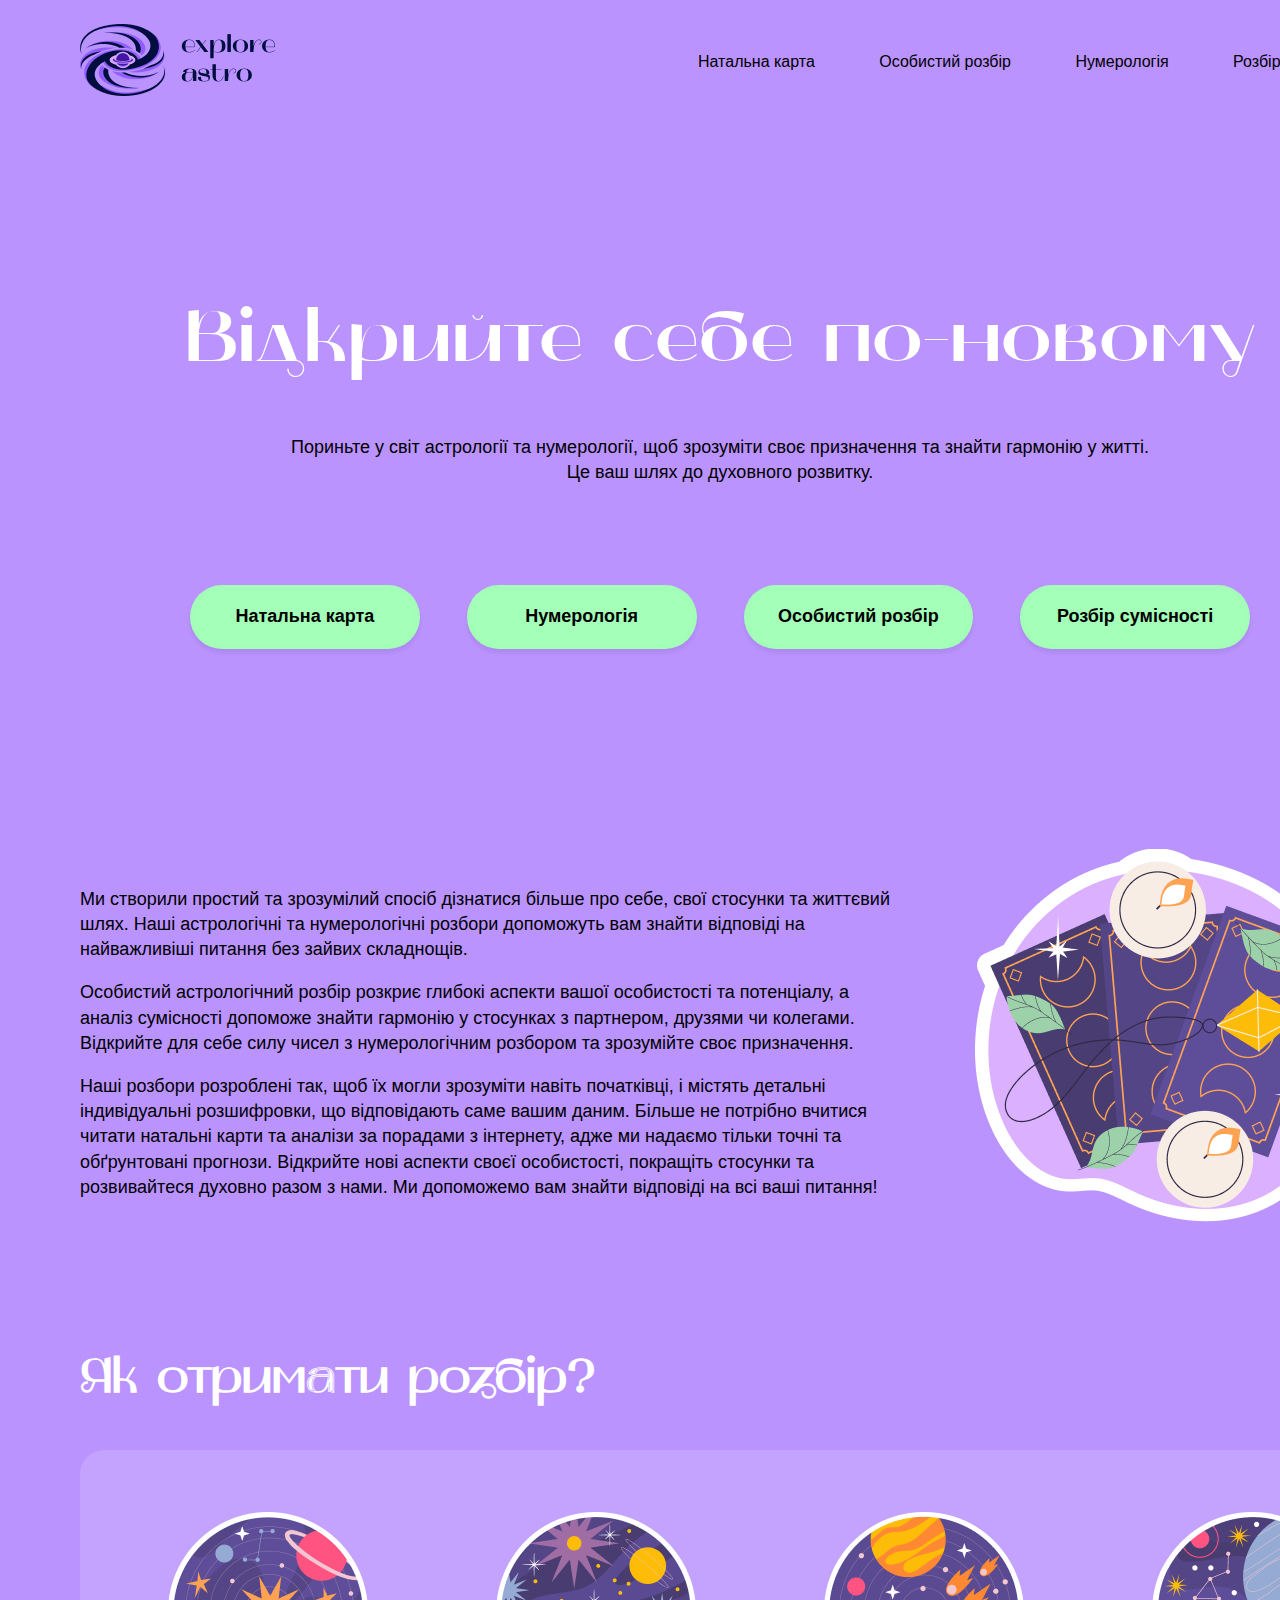
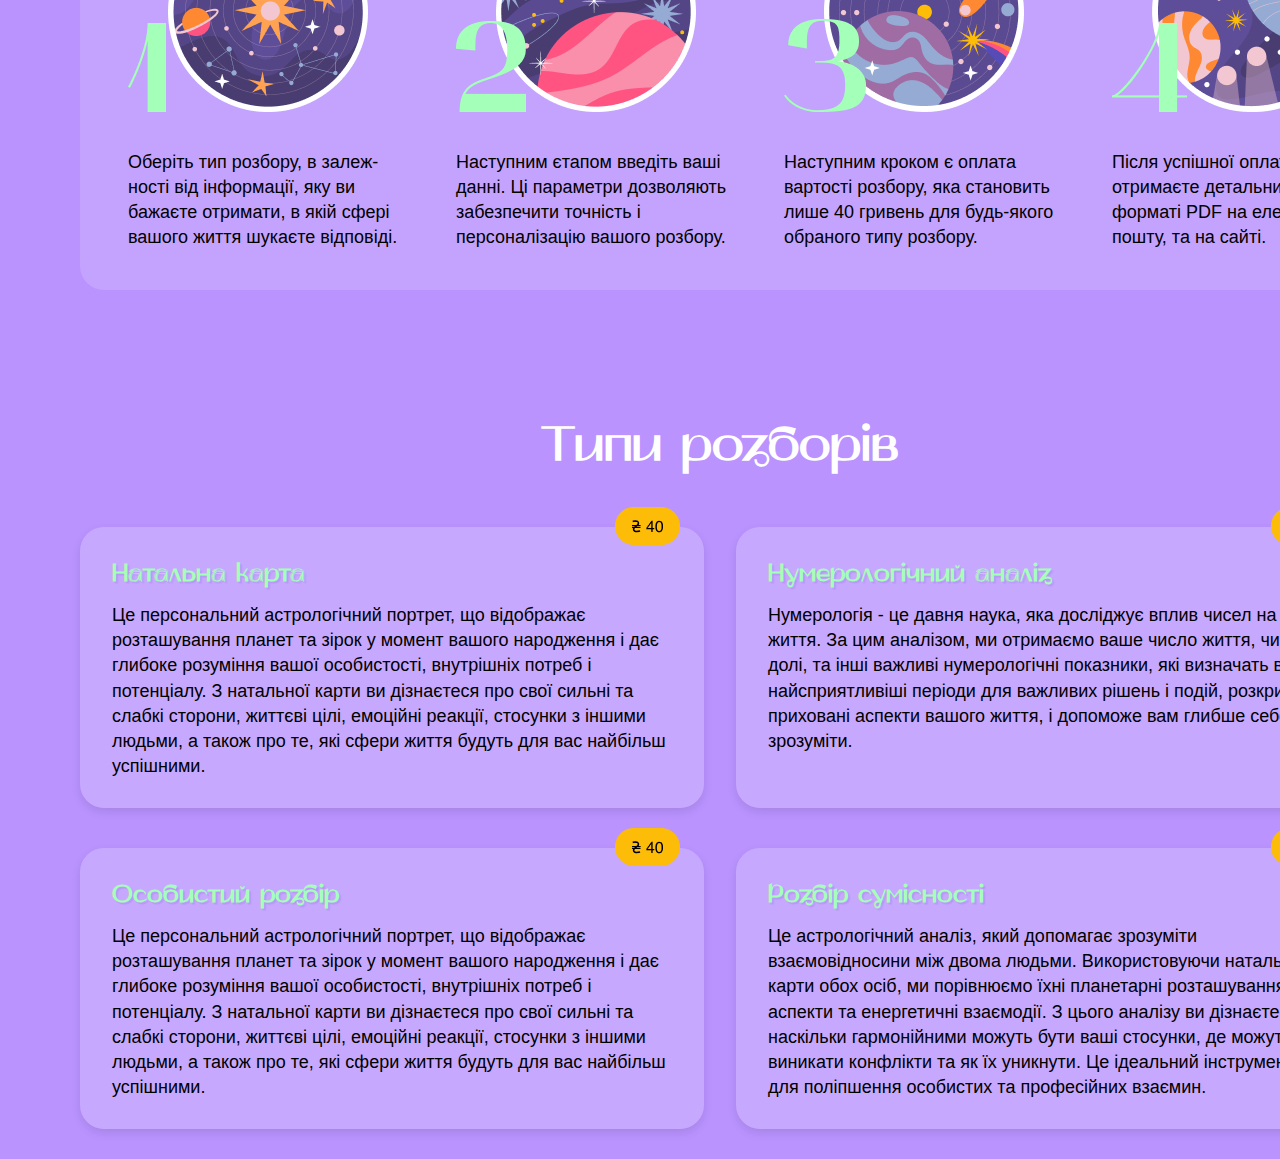
==== explore-astro/index.html @ e57e264b "Add files via upload" ====
<!DOCTYPE html>
<html lang="uk">
<head>
    <meta charset="UTF-8">
    <meta name="viewport" content="width=device-width, initial-scale=1.0">
    <title>Explore-astro</title>
    <link rel="stylesheet" href="./style.css">
</head>
<body>
    <div class="container">
        <header class="header">
            <div class="logo">
                <img src="./img/Frame 2497 (1).png" alt="logo">
            </div>
            <nav class="nav-buttons">
                <a href="#">Натальна карта</a>
                <a href="#">Особистий розбір</a>
                <a href="#">Нумерологія</a>
                <a href="#">Розбір сумісності</a>
            </nav>
        </header>

        <div class="content">
            <h1>Відкрийте себе по-новому</h1>
            <p>Пориньте у світ астрології та нумерології, щоб зрозуміти своє призначення та знайти гармонію у житті. <br>Це ваш шлях до духовного розвитку.</p>
        </div>

        <div class="button-group">
            <a href="#">Натальна карта</a>
            <a href="#">Нумерологія</a>
            <a href="#">Особистий розбір</a>
            <a href="#">Розбір сумісності</a>
        </div>

        <div class="info-section">
            <div class="text-block">
                <p>Ми створили простий та зрозумілий спосіб дізнатися більше про себе, свої стосунки та життєвий шлях. Наші астрологічні та нумерологічні розбори допоможуть вам знайти відповіді на найважливіші питання без зайвих складнощів.</p>
                <p>Особистий астрологічний розбір розкриє глибокі аспекти вашої особистості та потенціалу, а аналіз сумісності допоможе знайти гармонію у стосунках з партнером, друзями чи колегами. Відкрийте для себе силу чисел з нумерологічним розбором та зрозумійте своє призначення.</p>
                <p>Наші розбори розроблені так, щоб їх могли зрозуміти навіть початківці, і містять детальні індивідуальні розшифровки, що відповідають саме вашим даним. Більше не потрібно вчитися читати натальні карти та аналізи за порадами з інтернету, адже ми надаємо тільки точні та обґрунтовані прогнози. Відкрийте нові аспекти своєї особистості, покращіть стосунки та розвивайтеся духовно разом з нами. Ми допоможемо вам знайти відповіді на всі ваші питання!</p>
            </div>
            <div class="image-block">
                <img src="./img/Group-222.png" alt="Group 222">
            </div>
        </div>

       
        <div class="section-header">
            <h2>Як отримати розбір?</h2>
        </div>

        <div class="info-blocks">
            <div class="info-item">
                <img src="./img/Group 6.png" alt="Group 3">
                <p>Оберіть тип розбору, в залеж-ності від інформації, яку ви бажаєте отримати, в якій сфері вашого життя шукаєте відповіді.</p>
            </div>
            <div class="info-item">
                <img src="./img/Group 5.png" alt="Group 4">
                <p>Наступним єтапом введіть ваші данні. Ці параметри дозволяють забезпечити точність і персоналізацію вашого розбору.</p>
            </div>
            <div class="info-item">
                <img src="./img/Group 4.png" alt="Group 5">
                <p>Наступним кроком є оплата вартості розбору, яка становить лише 40 гривень для будь-якого обраного типу розбору.</p>
            </div>
            <div class="info-item">
                <img src="./img/Group 3.png" alt="Group 6">
                <p>Після успішної оплати ви отримаєте детальниий розбір у форматі PDF на електронну пошту, та на сайті.</p>
            </div>
        </div>  
        
        <div class="section-header-analysis">
            <h2>Типи розборів</h2>
        </div>  
        
        <div class="cards-container">

            <div class="card">
                <img src="./img/Frame 26.png" alt="Icon" class="card-icon">
                <h3 class="card-title">Натальна карта</h3>
                <p class="card-description">Це персональний астрологічний портрет, що відображає розташування планет та зірок у момент вашого народження і дає глибоке розуміння вашої особистості, внутрішніх потреб і потенціалу. З натальної карти ви дізнаєтеся про свої сильні та слабкі сторони, життєві цілі, емоційні реакції, стосунки з іншими людьми, а також про те, які сфери життя будуть для вас найбільш успішними.</p>
            </div>
        
            <div class="card">
                <img src="./img/Frame 26.png" alt="Icon" class="card-icon">
                <h3 class="card-title">Нумерологічний аналіз</h3>
                <p class="card-description">Нумерологія - це давня наука, яка досліджує вплив чисел на наше життя. За цим аналізом, ми отримаємо ваше число життя, число долі, та інші важливі нумерологічні показники, які визначать ваші найсприятливіші періоди для важливих рішень і подій, розкриє приховані аспекти вашого життя, і допоможе вам глибше себе зрозуміти.</p>
            </div>
        
            <div class="card">
                <img src="./img/Frame 26.png" alt="Icon" class="card-icon">
                <h3 class="card-title">Особистий розбір</h3>
                <p class="card-description">Це персональний астрологічний портрет, що відображає розташування планет та зірок у момент вашого народження і 
                    дає глибоке розуміння вашої особистості, внутрішніх потреб і потенціалу. З натальної карти ви дізнаєтеся про свої сильні та слабкі сторони, життєві цілі, емоційні реакції, стосунки з іншими людьми, а також про те, які сфери життя будуть для вас найбільш успішними.</p>
            </div>
        
            <div class="card">
                <img src="./img/Frame 26.png" alt="Icon" class="card-icon">
                <h3 class="card-title">Розбір сумісності</h3>
                <p class="card-description">Це астрологічний аналіз, який допомагає зрозуміти взаємовідносини між двома людьми. Використовуючи натальні карти обох осіб, ми порівнюємо їхні планетарні розташування, аспекти та енергетичні взаємодії. З цього аналізу ви дізнаєтеся, наскільки гармонійними можуть бути ваші стосунки, де можуть виникати конфлікти та як їх уникнути. Це ідеальний інструмент для поліпшення особистих та професійних взаємин.</p>
            </div>
        </div>
    </div>
</body>
</html>
---- explore-astro/style.css ----
@font-face {
    font-family: 'Mak';
    src: url('./fonts/MAK.woff') format('woff');
    font-weight: 400;
    font-style: normal;
}

@font-face {
    font-family: 'Mak-Bold';
    src: url('./fonts/MAK-bold.woff') format('woff');
    font-weight: 700;
    font-style: normal;
}

body {
    margin: 0;
    padding: 0;
    font-family: Helvetica, sans-serif;
    background-color: #ba93ff;
}

.container {
    width: 1440px;
    margin: 0 auto;
}

.header {
    width: 1280px;
    padding: 24px 80px 0 80px;
    display: flex;
    justify-content: space-between;
    align-items: center;
}

.logo {
    margin-right: auto;
}

.nav-buttons {
    width: 662px;
    display: flex;
    justify-content: space-between;
}

.nav-buttons a {
    text-decoration: none;
    color: #000000;
    font-family: Helvetica, sans-serif;
}

.content {
    margin-top: 200px;
    text-align: center;
}

.content h1 {
    font-family: 'Mak-Bold', sans-serif;
    font-size: 72px;
    font-weight: 700;
    line-height: 86.4px;
    color: #FFFFFF;
}

.content p {
    font-family: Helvetica, sans-serif;
    font-weight: 400;
    font-size: 18px;
    line-height: 25.2px;
    color: #000000;
    text-align: center;
    margin-top: 20px;
    width: 920px;
    margin-left: auto;
    margin-right: auto;
}

.button-group {
    width: 1060px;
    margin: 100px auto 0;
    display: flex;
    justify-content: space-between;
}

.button-group a {
    width: 229.5px;
    padding: 16px;
    text-decoration: none;
    color: #000000;
    font-family: 'Inter', sans-serif;
    font-size: 18px;
    font-weight: 600;
    line-height: 21.78px;
    text-align: center;
    border-radius: 34px;
    background: #A4FFB8;
    border: 5px solid #A4FFB8B2;
    box-shadow: 0px 4px 4px 0px #00000012;
    opacity: 1;
    margin-right: 47px;
    transition: background-color 0.3s, border-color 0.3s;
}

.button-group a:last-child {
    margin-right: 0; 
}

.button-group a:hover {
    border-color: #FFFFFF; 
}

.button-group a:active {
    background-color: #3AFF65; 
    border-color: #ffffff; 
}

.info-section {
    width: 1280px;
    display: flex;
    margin: 200px 80px 0 80px;

}

.text-block {
    width: 843px;
    height: 307px;
    padding: 20px 20px 20px 0px;
    box-sizing: border-box;
    margin-right: 52px; 
}

.text-block p {
    font-family: Helvetica, sans-serif;
    font-weight: 400;
    font-size: 18px;
    text-align: left;
    line-height: 25.2px;
    color: #000000;
}

.image-block {
    width: 381px;
    height: 373px;
}

.image-block img {
    width: 100%;
    height: 100%;
    object-fit: cover;
}

.section-header {
    width: 1440px;
    height: 58px;
    margin-top: 130px; 
    padding-left: 80px;
}

.section-header h2 {
    font-family: 'Mak';
    font-size: 48px;
    font-weight: 700;
    line-height: 57.6px;
    text-align: left;
    color:#ffffff;
}

.info-blocks {
    width: 1280px;
    height: 440px;
    margin: 40px 80px 0 80px; 
    display: flex;
    justify-content: space-between; 
    align-items: center; 
    border-radius: 24px;
    background-color: #FFFFFF26;
    padding: 0px 32px 0px 32px;
}

.info-item {
    width: 280px;
    height: 316px;
    margin-left: 16px; 
    text-align: left; 
}

.info-item img {
    width: 240px;
    height: 200px;
    margin-bottom: 16px; 
}

.info-item p {
    width: 280px;
    height: 100px;
    font-family: Helvetica, sans-serif;
    font-size: 18px;
    font-weight: 400;
    line-height: 25.2px;
    text-align: left;
    color: #000000; 
}

.section-header-analysis {
    text-align: center;
    margin-top: 130px; 
}

.section-header-analysis h2 {
    font-family: 'Mak';
    font-size: 48px;
    font-weight: 700;
    line-height: 57.6px;
    color: #FFFFFF;
}


.cards-container {
    width: 1280px;
    height: 632px;
    margin: 50px 80px 0 80px; 
    display: flex;
    flex-wrap: wrap; 
    justify-content: space-between; 
}


.card {
    position: relative; 
    width: 624px;
    height: 281px;
    background-color: #FFFFFF33;
    border-radius: 24px;
    box-shadow: 0px 4px 10px rgba(0, 0, 0, 0.1); 
    margin-bottom: 40px; 
    padding: 32px; 
    box-sizing: border-box; 
}


.card-icon {
    position: absolute; 
    top: -20px; 
    right: 24px; 
    width: 65px; 
    height: 38px; 
}

.card-title {
    font-family: 'Mak', sans-serif;
    font-size: 24px;
    line-height: 33.6px;
    color: #A4FFB8;
    margin: 0 0 10px 0; 
    text-shadow: 2px 2px 1px #7D58D433;
 }

/* Стилі для опису картки */
.card-description {
    font-family: Helvetica, sans-serif;
    font-weight: 400;
    font-size: 18px;
    line-height: 25.2px;
    color: #000000;
    margin: 0; 
}
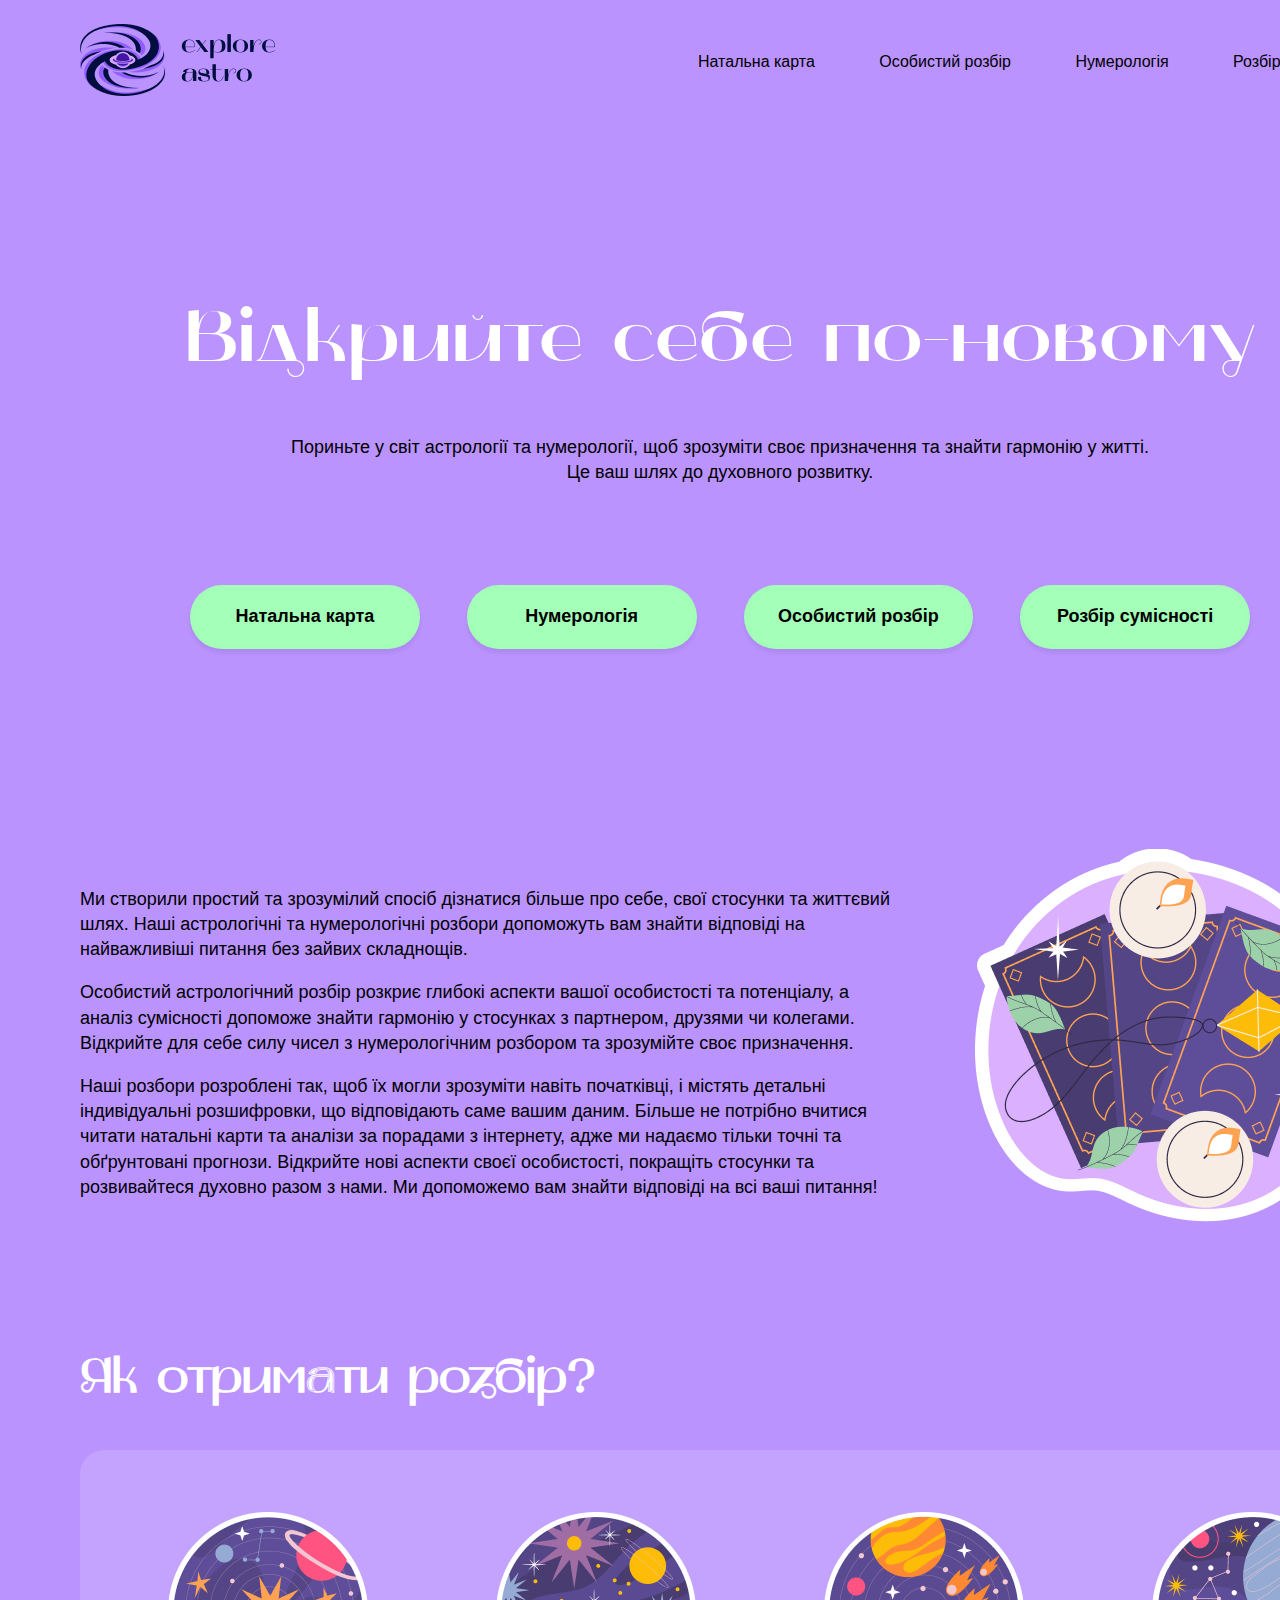
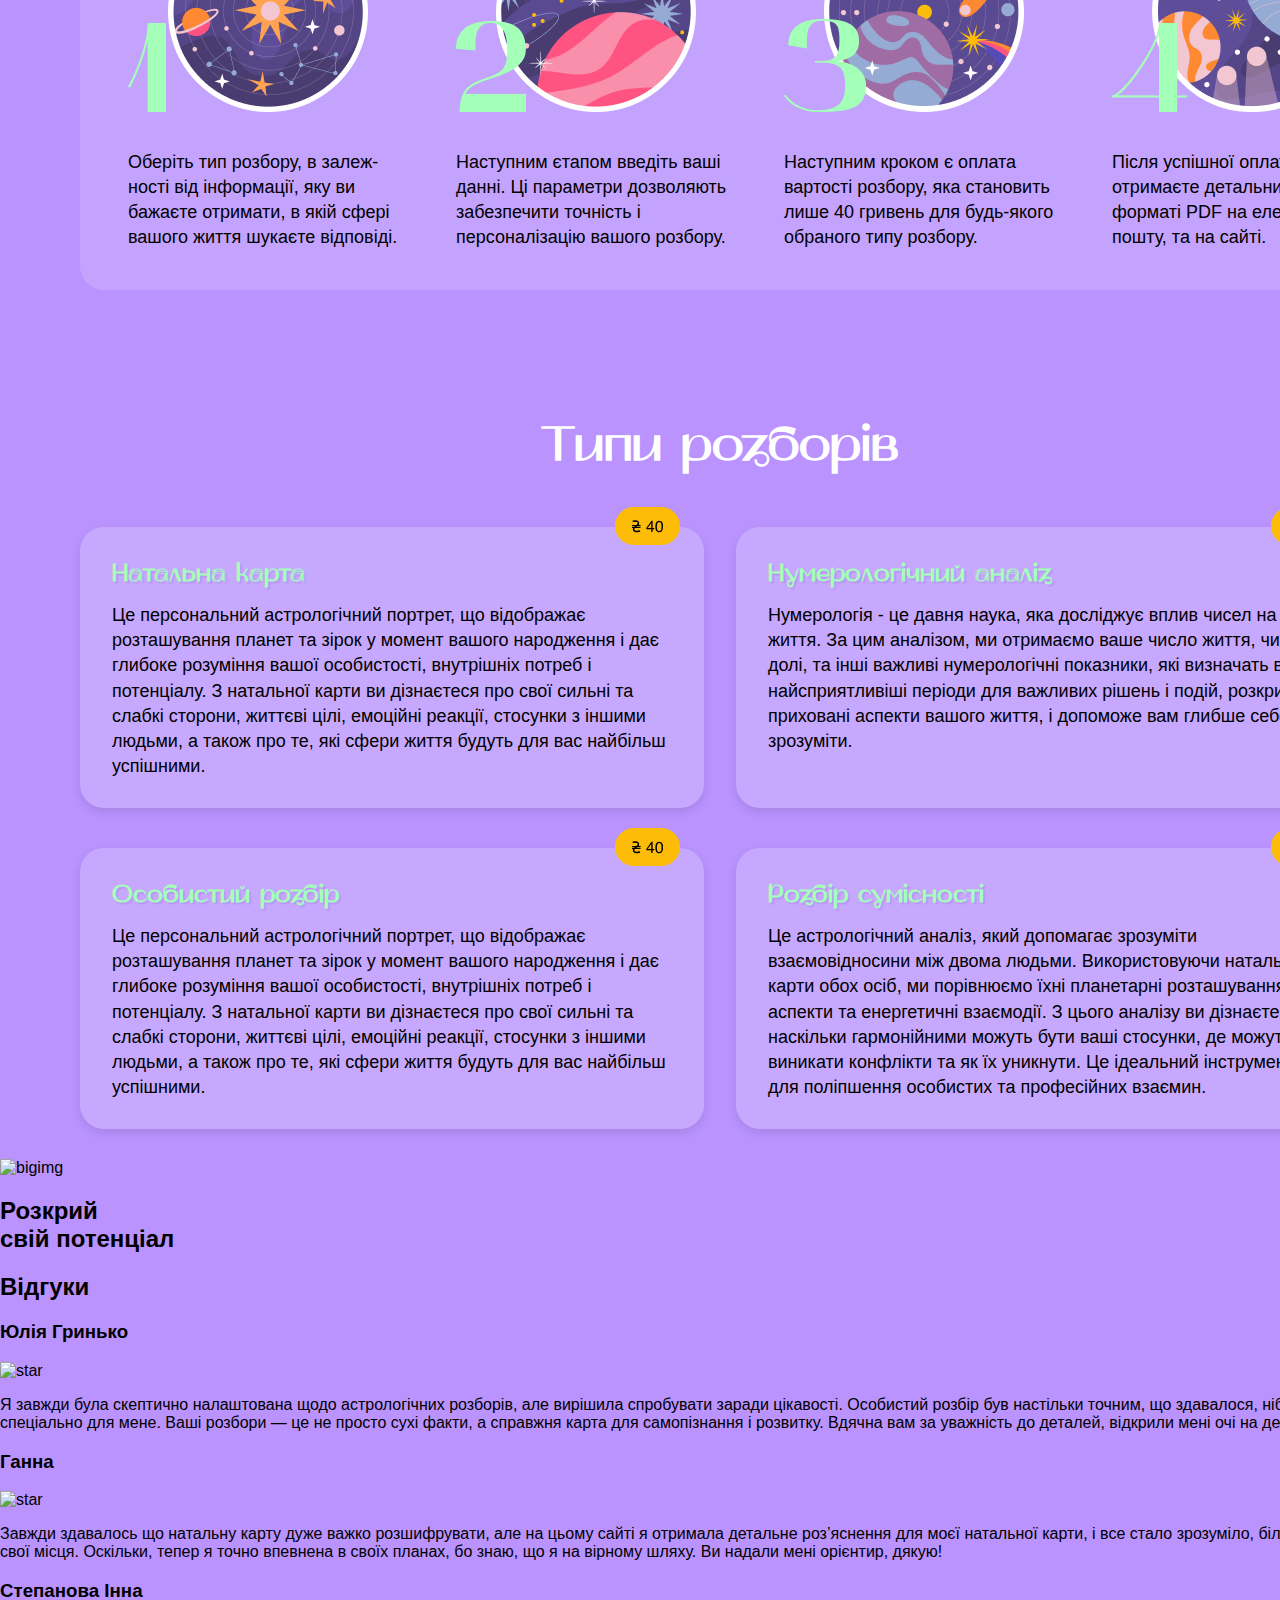
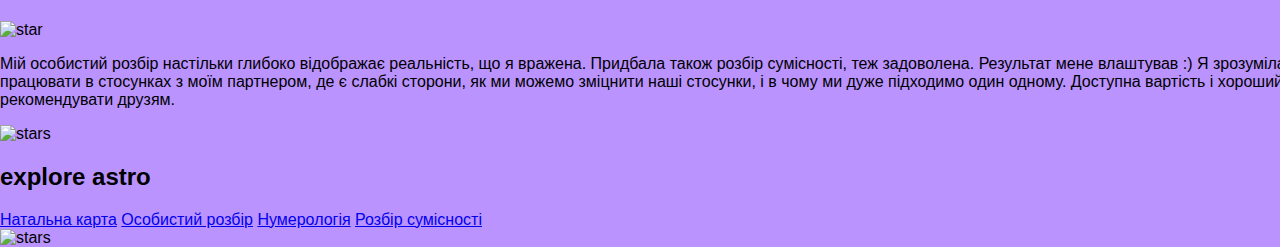
==== commit b2b73783: "Update index.html" ====
--- a/explore-astro/index.html
+++ b/explore-astro/index.html
@@ -98,6 +98,54 @@
                 <p class="card-description">Це астрологічний аналіз, який допомагає зрозуміти взаємовідносини між двома людьми. Використовуючи натальні карти обох осіб, ми порівнюємо їхні планетарні розташування, аспекти та енергетичні взаємодії. З цього аналізу ви дізнаєтеся, наскільки гармонійними можуть бути ваші стосунки, де можуть виникати конфлікти та як їх уникнути. Це ідеальний інструмент для поліпшення особистих та професійних взаємин.</p>
             </div>
         </div>
+        <div class="bigimg">
+            <img class="thisimg" src="./img/Frame 13.png" alt="bigimg">
+            <div class="underheader">
+                <h2>Розкрий<br> свій потенціал</h2>
+            </div>
+        </div>
+
+
+        <div class="testimonial-header">
+            <h2>Відгуки</h2>
+        </div>
+
+        <div class="testimonials">
+            <div class="testimonial-block">
+                <h3 class="testimonial-tittle">Юлія Гринько</h3>
+                <img src="./img/Firstandthirdstar.png" alt="star" class="starsimg">
+                <p class="testimonial-description">Я завжди була скептично налаштована щодо астрологічних розборів, але вирішила спробувати заради цікавості. Особистий розбір був настільки точним, що здавалося, ніби він написаний спеціально для мене. Ваші розбори — це не просто сухі факти, а справжня карта для самопізнання і розвитку. Вдячна вам за уважність до деталей, відкрили мені очі на деякі речі.</p>
+            </div>
+            <div class="testimonial-block">
+                <h3 class="testimonial-tittle">Ганна</h3>
+                <img src="./img/secondstar.png" alt="star" class="starsimg">
+                <p class="testimonial-description">Завжди здавалось що натальну карту дуже важко розшифрувати, але на цьому сайті я отримала детальне роз’яснення для моєї натальної карти, і все стало зрозуміло, більш того, все стало на свої місця. Оскільки, тепер я точно впевнена в своїх планах, бо знаю, що я на вірному шляху. Ви надали мені орієнтир, дякую!</p>
+            </div>
+            <div class="testimonial-block">
+                <h3 class="testimonial-tittle">Степанова Інна</h3>
+                <img src="./img/Firstandthirdstar.png" alt="star" class="starsimg">
+                <p class="testimonial-description">Мій особистий розбір настільки глибоко відображає реальність, що я вражена. Придбала також розбір сумісності, теж задоволена. Результат мене влаштував :) Я зрозуміла, над чим треба працювати в стосунках з моїм партнером, де є слабкі сторони, як ми можемо зміцнити наші стосунки, і в чому ми дуже підходимо один одному. Доступна вартість і хороший результат, буду рекомендувати друзям.</p>
+            </div>
+        </div>
+        
+        <div class="footer">
+            
+            <img src="./img/starsfooterbg.png" alt="stars" class="bgimgstars">
+            
+            <div class="containercenter">
+            <div class="footertittle">
+                <h2>explore astro</h2>
+            </div>
+
+            <nav class="nav-buttons-footer">
+                <a href="#">Натальна карта</a>
+                <a href="#">Особистий розбір</a>
+                <a href="#">Нумерологія</a>
+                <a href="#">Розбір сумісності</a>
+            </nav>
+            </div>
+            <img src="./img/starsfooterbgright.png" alt="stars" class="bgimgstars">
+        </div>
     </div>
 </body>
 </html>
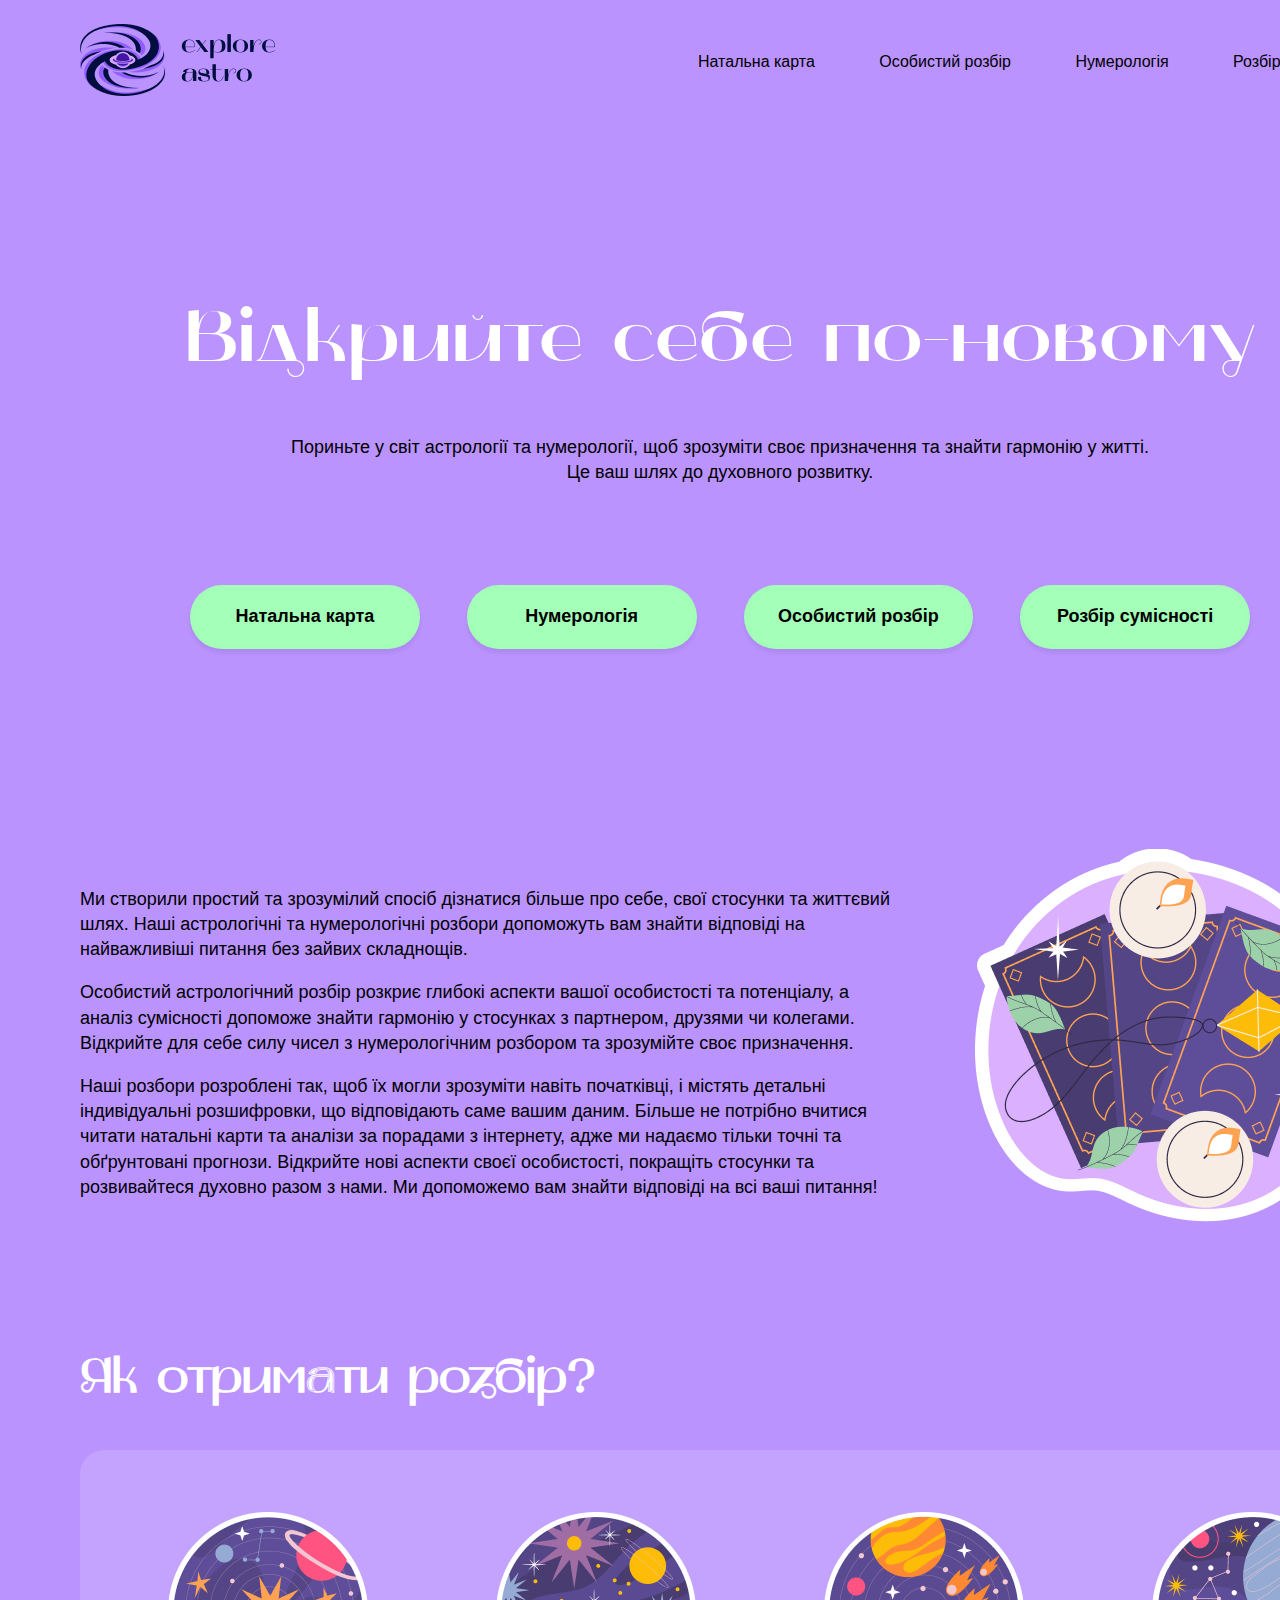
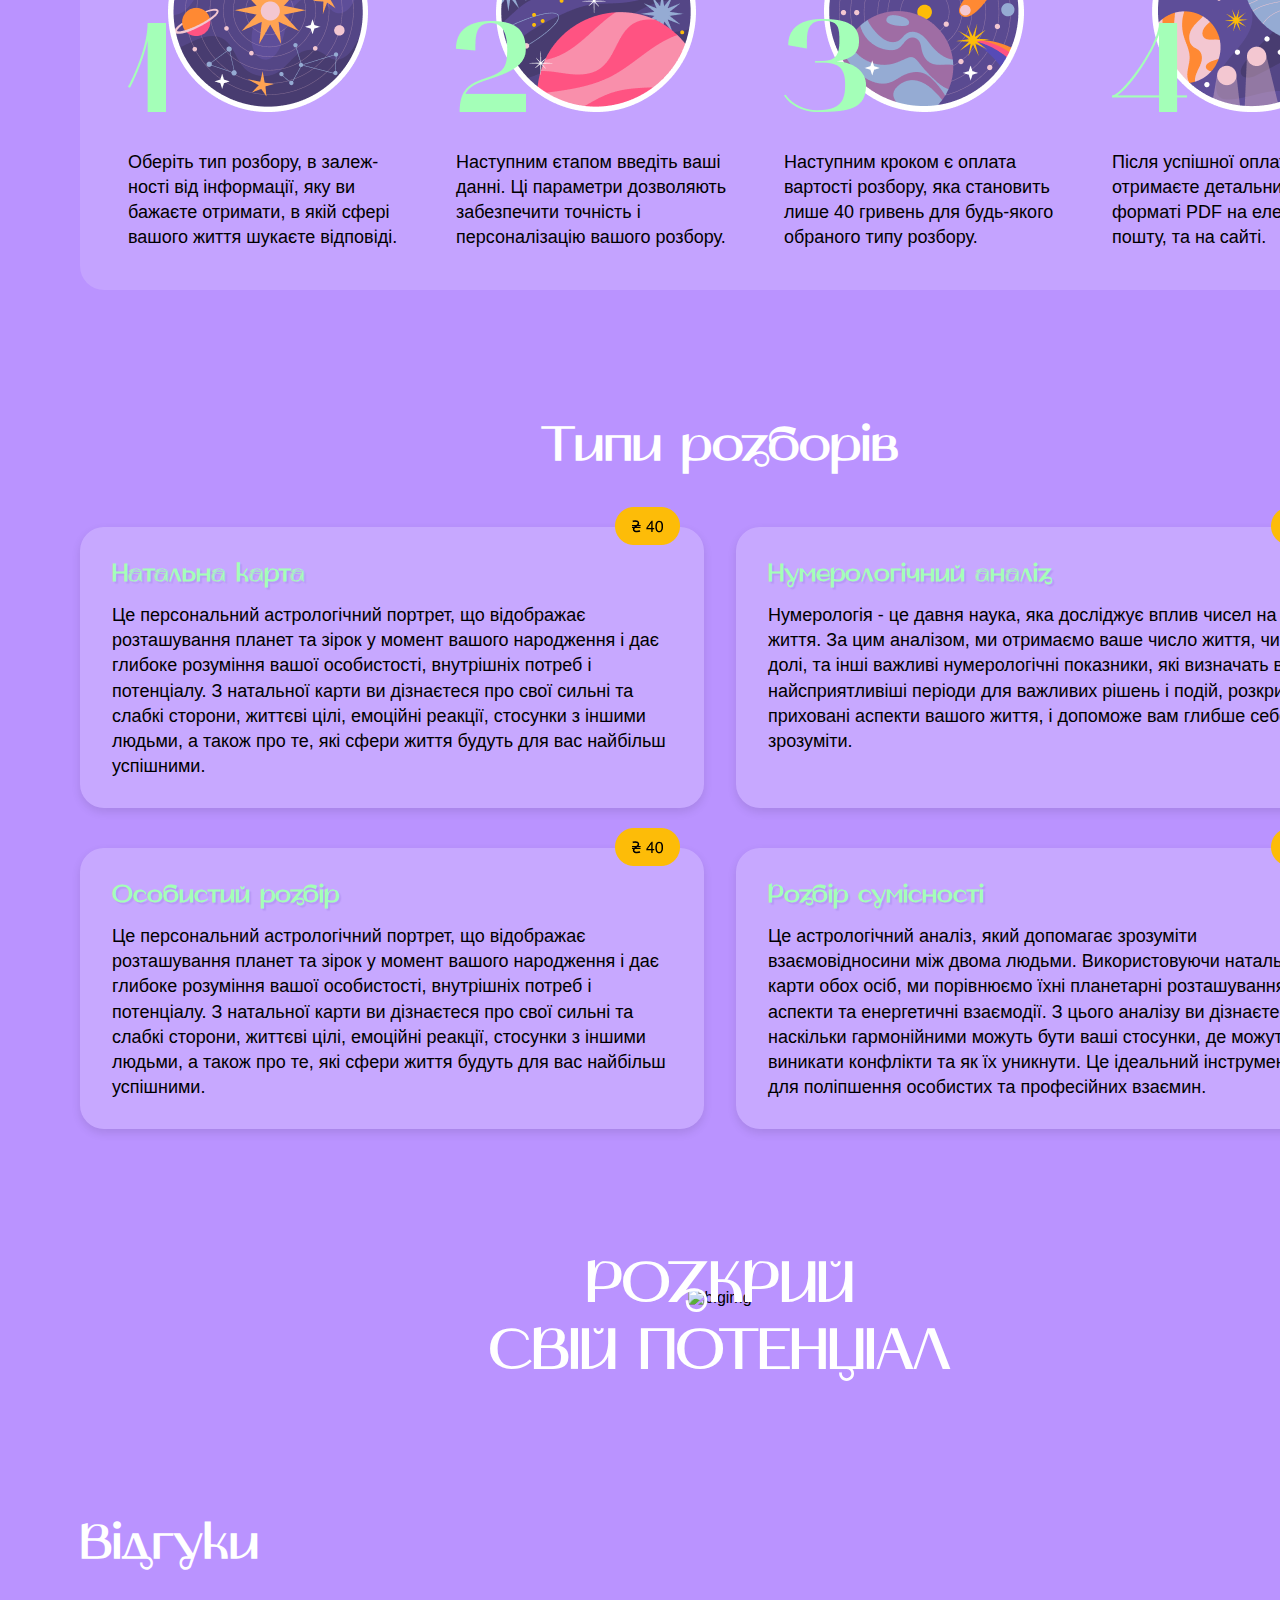
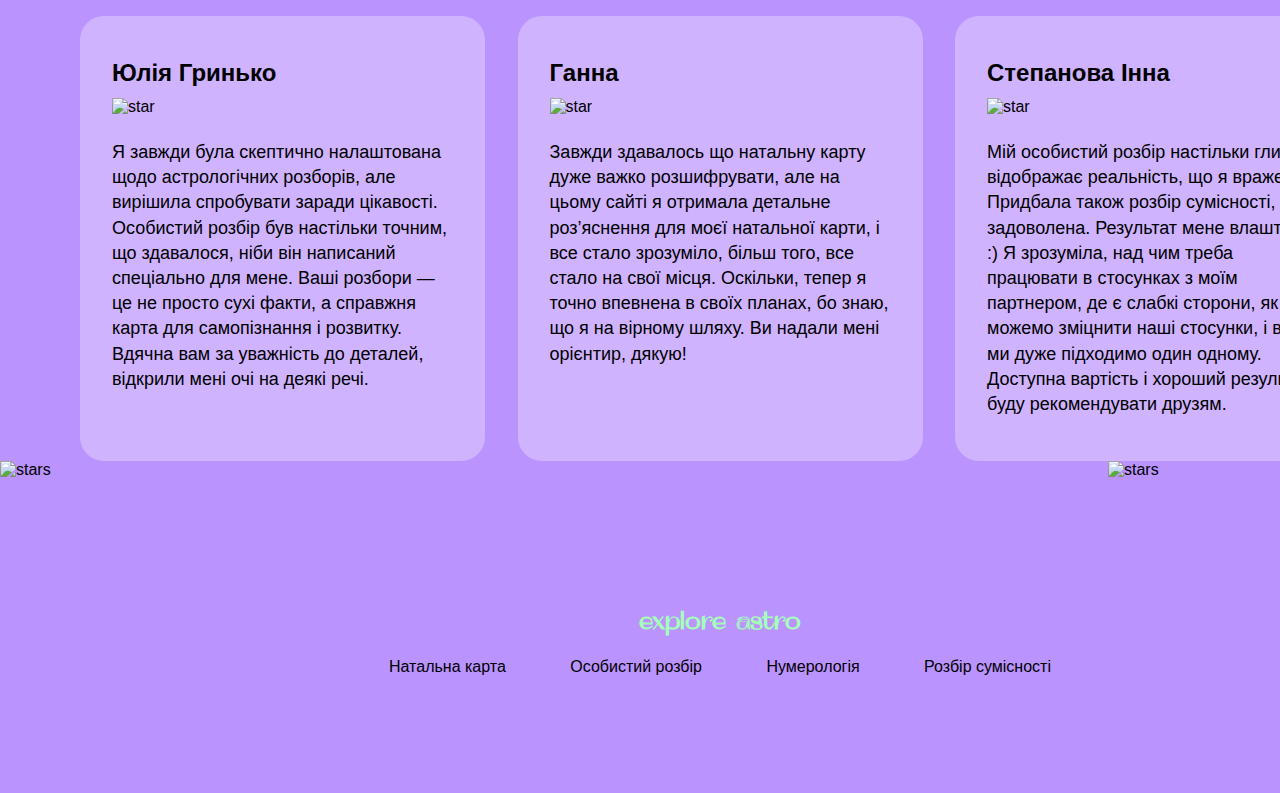
==== commit 6ec990c0: "Update index.html" ====
--- a/explore-astro/index.html
+++ b/explore-astro/index.html
@@ -147,5 +147,6 @@
             <img src="./img/starsfooterbgright.png" alt="stars" class="bgimgstars">
         </div>
     </div>
+    <script src="./script.js"></script>
 </body>
 </html>
--- a/explore-astro/style.css
+++ b/explore-astro/style.css
@@ -254,7 +254,6 @@
     text-shadow: 2px 2px 1px #7D58D433;
  }
 
-/* Стилі для опису картки */
 .card-description {
     font-family: Helvetica, sans-serif;
     font-weight: 400;
@@ -262,4 +261,139 @@
     line-height: 25.2px;
     color: #000000;
     margin: 0; 
-}+}
+
+.bigimg{
+    margin-top: 130px;
+    text-align: center;
+}
+
+.thisimg{
+    width: 1243px;
+    height: 632px;
+}
+
+.underheader {
+    margin-top: -100px; 
+}
+
+.underheader h2 {
+    font-family: 'Mak';
+    font-size: 56px;
+    font-weight: 700;
+    line-height: 67.2px;
+    color: #FFFFFF;
+    text-transform: uppercase;
+}
+
+.testimonial-header {
+    width: 1440px;
+    height: 58px;
+    margin-top: 130px; 
+    padding-left: 80px;
+}
+
+.testimonial-header h2 {
+    font-family: 'Mak';
+    font-size: 48px;
+    font-weight: 700;
+    line-height: 57.6px;
+    text-align: left;
+    color:#ffffff;
+}
+
+.testimonials {
+    width: 1280px;
+    height: 445px;
+    margin: 40px 80px 0 80px; 
+    display: flex;
+    flex-wrap: wrap; 
+    justify-content: space-between; 
+}
+
+
+.testimonial-block {
+    width: 405px;
+    height: 445px;
+    background-color: #FFFFFF4D;
+    border-radius: 24px;
+    padding: 40px 32px 40px 32px; 
+    box-sizing: border-box; 
+    text-align: left;
+}
+
+.testimonial-tittle {
+    font-family: Helvetica, sans-serif;
+    font-size: 24px;
+    line-height: 33.6px;
+    color:#000000;
+    margin: 0 0 8px 0; 
+ }
+
+.starsimg {
+    margin-bottom: 24px;
+    width: 152px;
+    height: 24px;
+}
+
+.testimonial-description {
+    font-family: Helvetica, sans-serif;
+    font-weight: 400;
+    font-size: 18px;
+    line-height: 25.2px;
+    color: #000000;
+    margin: 0; 
+}
+
+
+
+.footer{
+    display: flex;
+    flex-wrap: wrap; 
+    justify-content: space-between;
+    width: 1440px;
+    height: 311px;
+}
+
+.containercenter{
+    width: 662px;
+    height: 84px;
+    margin: 128px 50px 99px 50px;
+}
+
+.bgimgstars{
+    width: 332px;
+    height: 332px;
+    
+}
+
+.footertittle {
+    text-align: center;
+}
+
+.footertittle h2 {
+    font-family: 'Mak';
+    font-size: 24px;
+    font-weight: 700;
+    line-height: 28.8px;
+    color: #A4FFB8;
+}
+
+.nav-buttons-footer {
+    height: 34px;
+    display: flex;
+    justify-content: space-between;
+    margin-top: 20px;
+}
+
+.nav-buttons-footer a {
+    text-decoration: none;
+    color: #000000;
+    font-family: Helvetica, sans-serif;
+    font-weight: 400;
+    font-size: 16px;
+    line-height: 18.4px;
+}
+
+
+
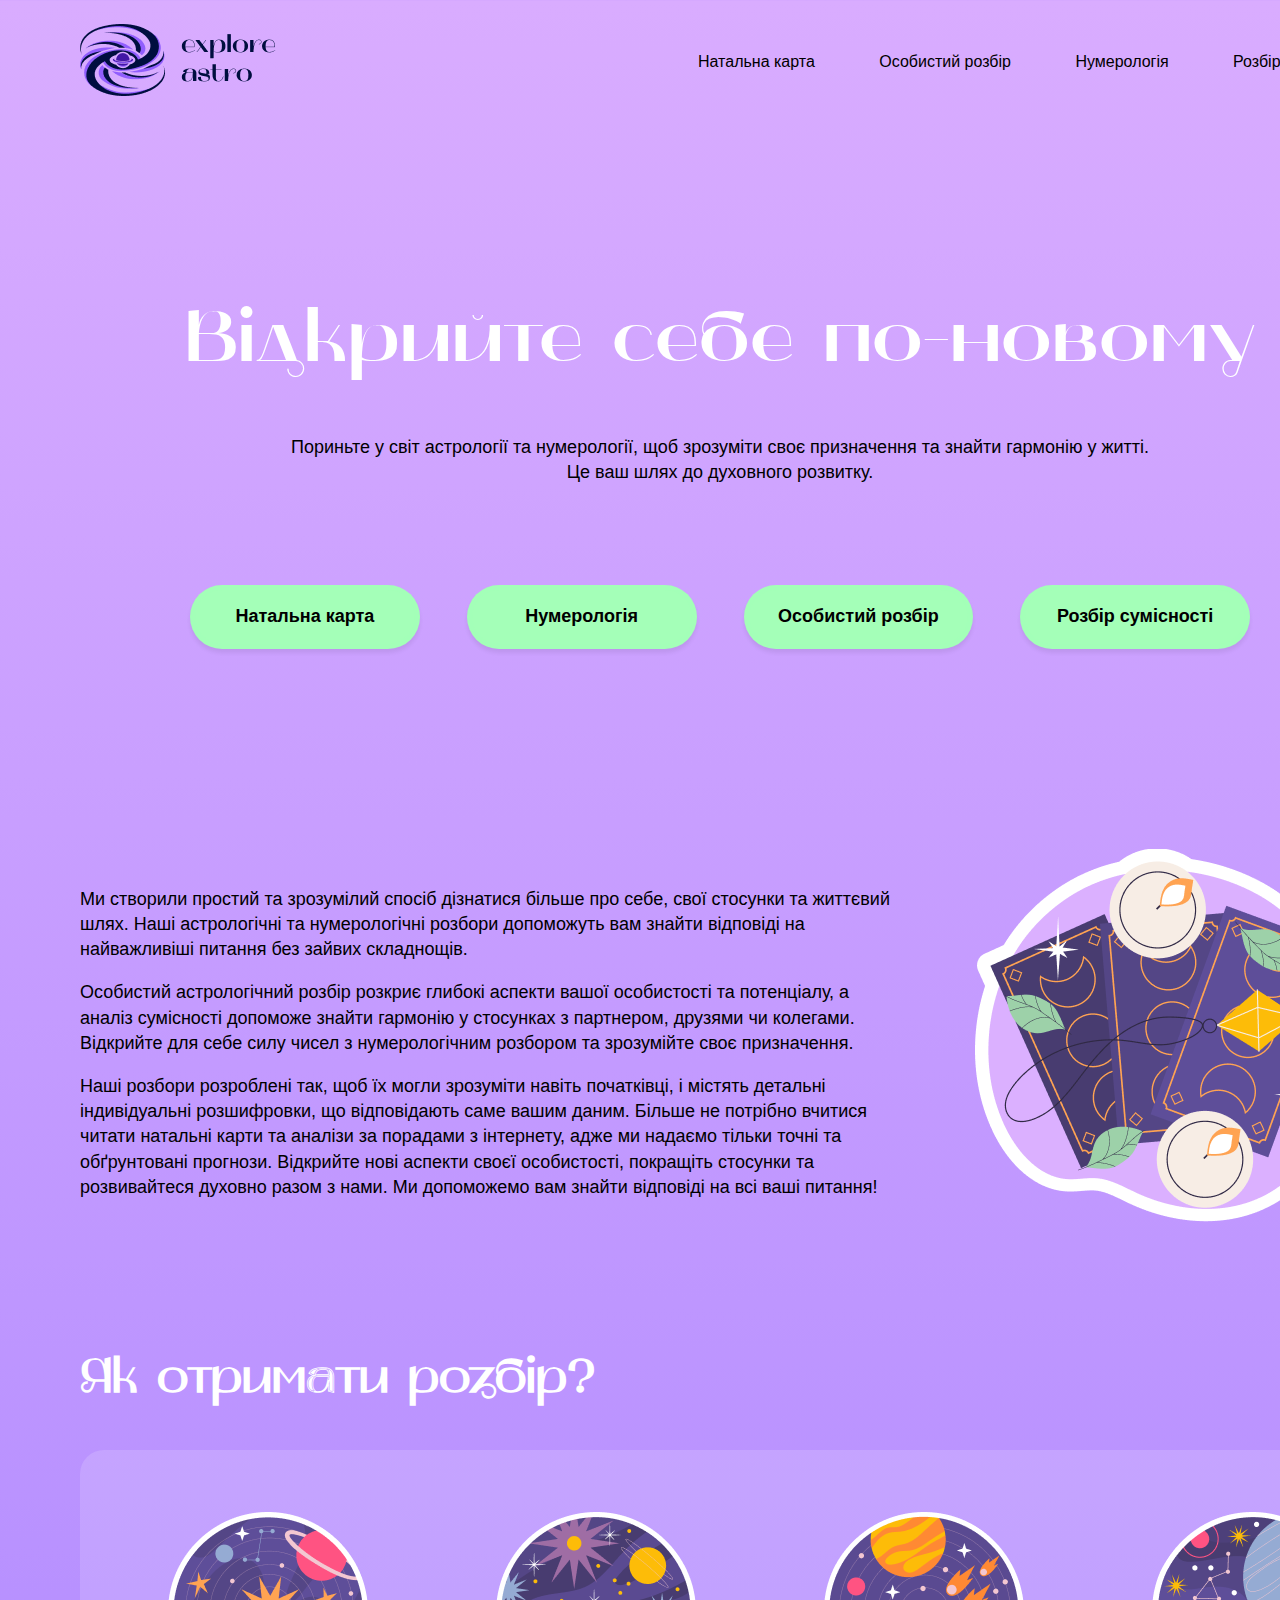
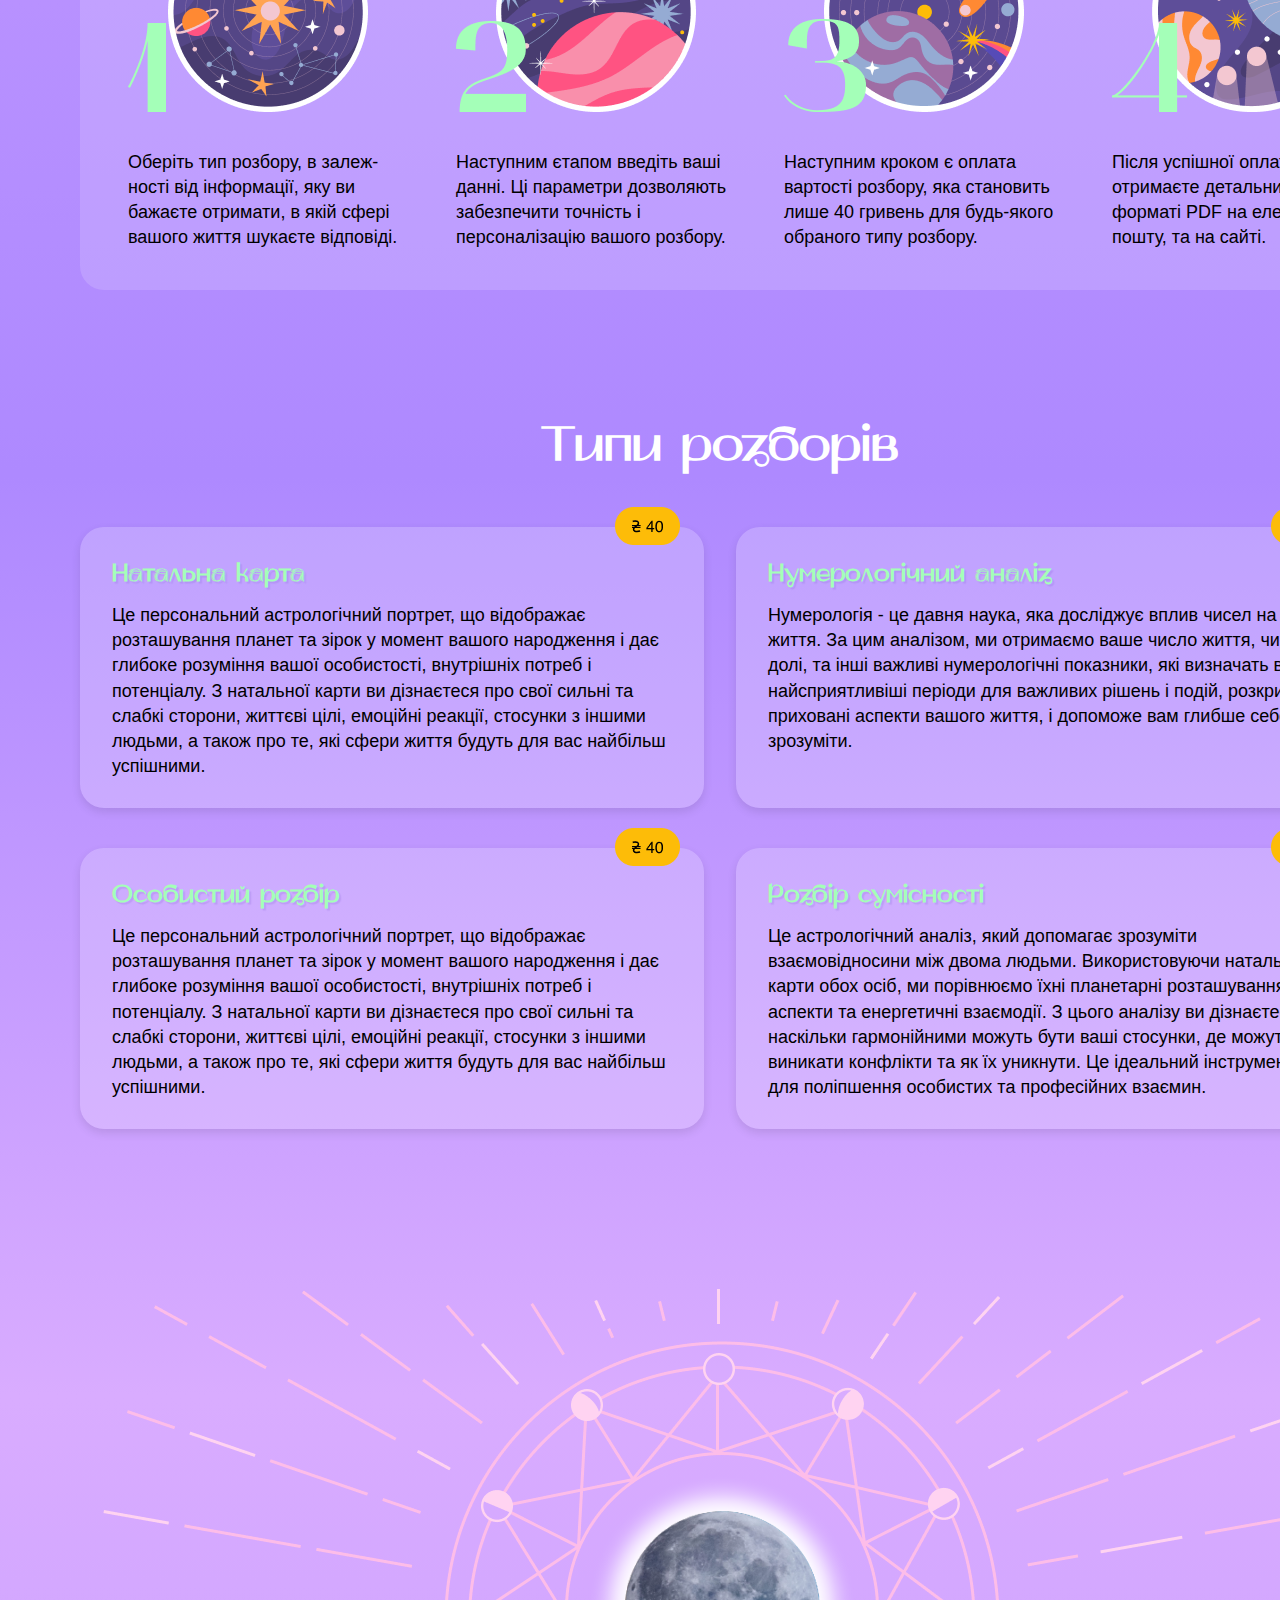
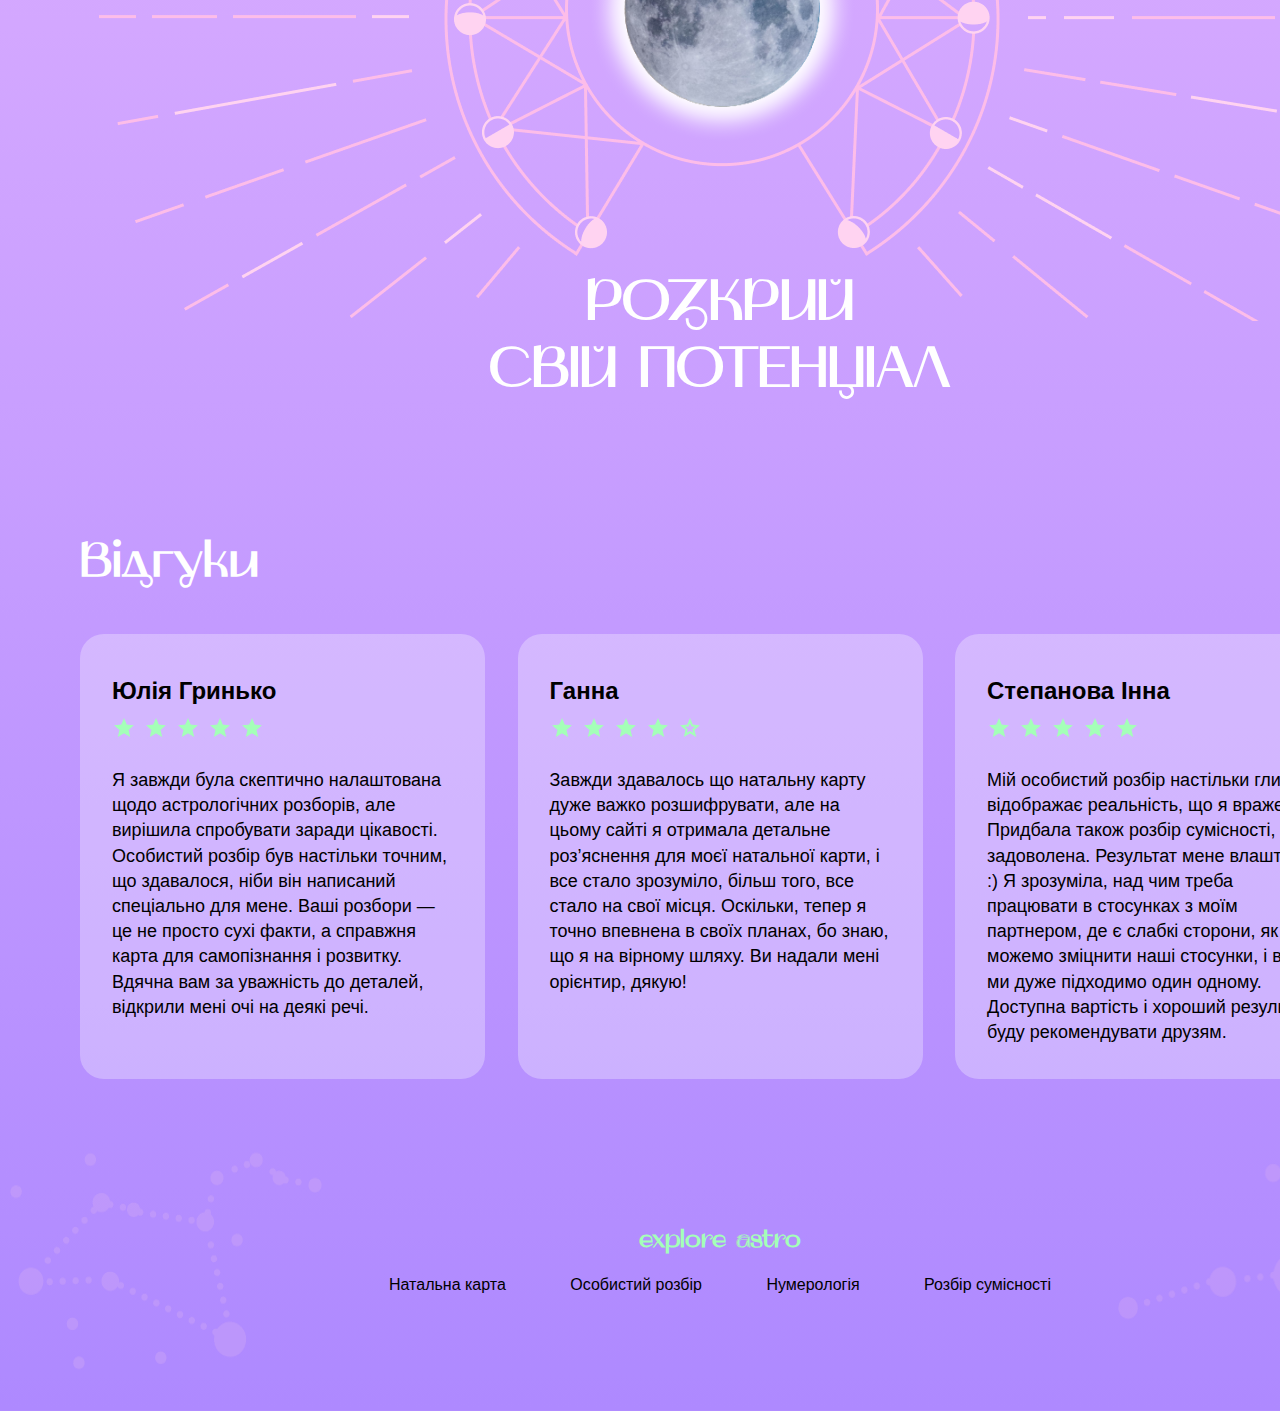
==== commit 073bc902: "Update index.html" ====
--- a/explore-astro/index.html
+++ b/explore-astro/index.html
@@ -8,6 +8,10 @@
 </head>
 <body>
     <div class="container">
+        <div class="signsinheader"></div>
+        <div class="signsinheaderlower"></div>
+        <div class="starsthirdimg"></div>
+        <div class="starsfourimg"></div>
         <header class="header">
             <div class="logo">
                 <img src="./img/Frame 2497 (1).png" alt="logo">
--- a/explore-astro/style.css
+++ b/explore-astro/style.css
@@ -12,12 +12,15 @@
     font-style: normal;
 }
 
-body {
+
+  body {
     margin: 0;
     padding: 0;
     font-family: Helvetica, sans-serif;
-    background-color: #ba93ff;
-}
+  }
+
+
+
 
 .container {
     width: 1440px;
@@ -396,4 +399,3 @@
 }
 
 
-
